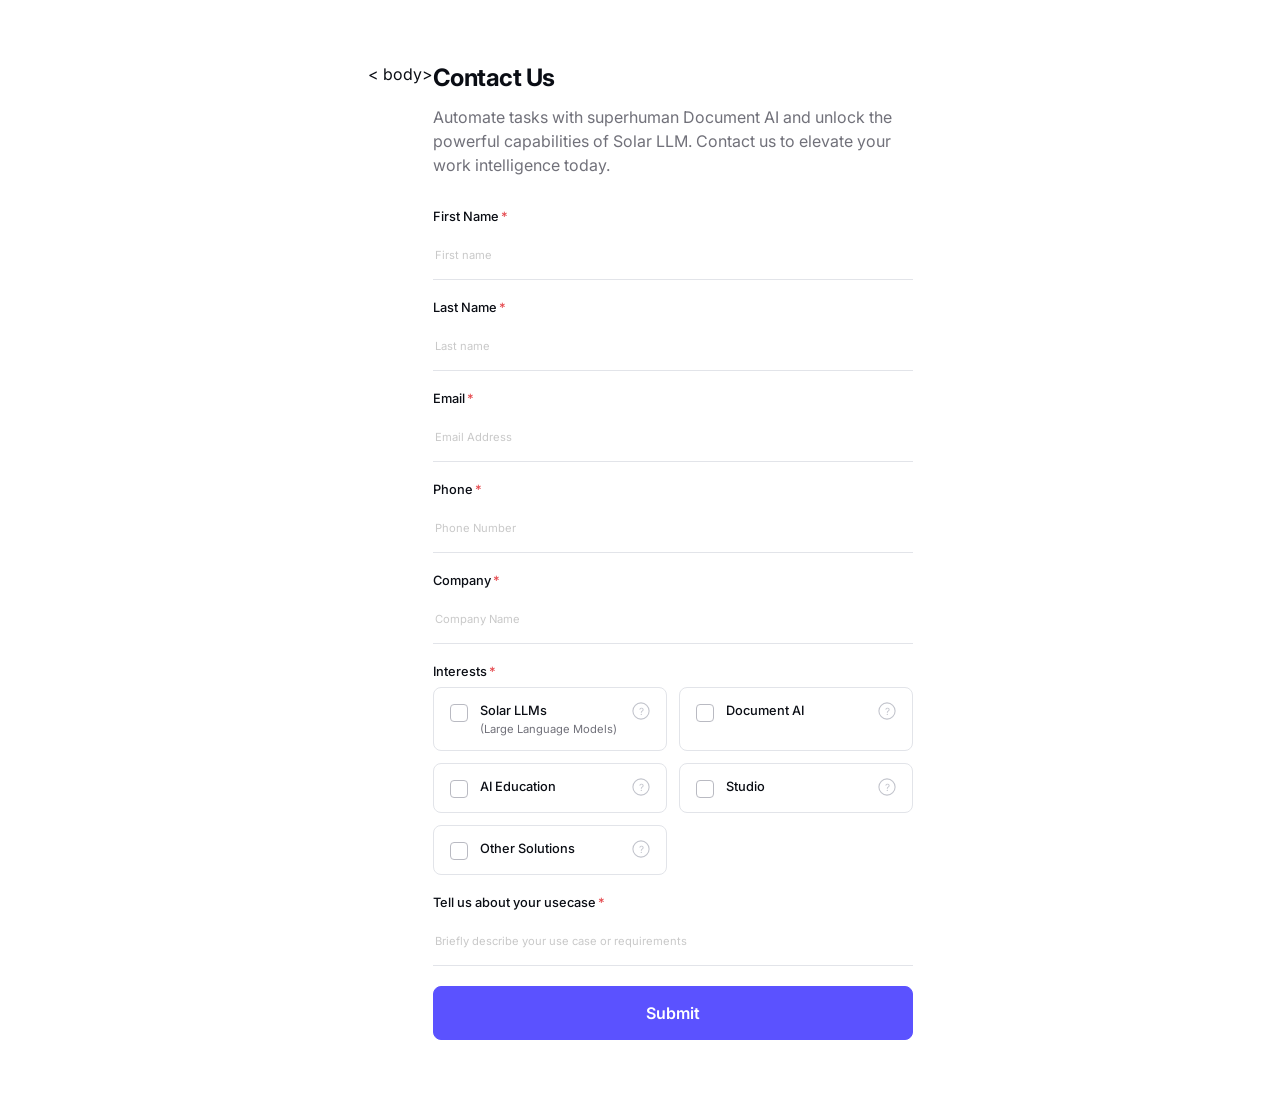
==== index.html @ 128f7380 "add vercel.json" ====
<!DOCTYPE html>
<!-- saved from url=(0046)file:///Users/isaemi/Downloads/contact-us.html -->
<html lang="ko">
  <head>
    <meta http-equiv="Content-Type" content="text/html; charset=UTF-8" />
    <meta name="viewport" content="width=device-width, initial-scale=1" />
    <script src="https://cdn.c360a.salesforce.com/beacon/c360a/4489b089-e5f0-444c-8f12-fdaca230979b/scripts/c360a.min.js?wtcp_id=1NDKa00000006naOAA"></script>
    <title>Contact Us (cdn test3)</title>
    <link rel="stylesheet" href="styles.css" />
  </head>
  <
  body>
    <div class="form-wrapper">
      <h1 class="form-heading">Contact Us</h1>
      <p class="form-subtext">
        Automate tasks with superhuman Document AI and unlock the powerful
        capabilities of Solar LLM. Contact us to elevate your work intelligence
        today.
      </p>
      <form
        action="https://test.salesforce.com/servlet/servlet.WebToLead?encoding=UTF-8&amp;orgId=00DJP000001mm3N"
        method="POST"
      >
        <input type="hidden" name="oid" value="00DJP000001mm3N" />
        <input type="hidden" name="retURL" value="https://www.upstage.ai" />
        <input type="hidden" name="00NJP00000190oG" id="utm_source" />
        <input type="hidden" name="00NJP00000190oF" id="utm_medium" />
        <input type="hidden" name="00NJP00000190oE" id="utm_campaign" />
        <input type="hidden" name="Campaign_ID" id="Campaign_ID" />

        <!-- First Name (성) -->
        <div class="field-group">
          <label class="form-label" for="first_name"
            >First Name<span class="required-mark">*</span></label
          >
          <input
            class="form-input"
            id="first_name"
            maxlength="40"
            name="first_name"
            type="text"
            placeholder="First name"
            required
          />
        </div>

        <!-- Last Name (이름) -->
        <div class="field-group">
          <label class="form-label" for="last_name"
            >Last Name<span class="required-mark">*</span></label
          >
          <input
            class="form-input"
            id="last_name"
            maxlength="80"
            name="last_name"
            type="text"
            placeholder="Last name"
            required
          />
        </div>

        <!-- Email -->
        <div class="field-group">
          <label class="form-label" for="email"
            >Email<span class="required-mark">*</span></label
          >
          <input
            class="form-input"
            id="email"
            maxlength="40"
            name="email"
            type="text"
            placeholder="Email Address"
            required
          />
        </div>

        <!-- Phone -->
        <div class="field-group">
          <label class="form-label" for="phone"
            >Phone<span class="required-mark">*</span></label
          >
          <input
            class="form-input"
            id="phone"
            maxlength="40"
            name="phone"
            type="text"
            placeholder="Phone Number"
            required
          />
        </div>

        <!-- Company -->
        <div class="field-group">
          <label class="form-label" for="company"
            >Company<span class="required-mark">*</span></label
          >
          <input
            class="form-input"
            id="company"
            maxlength="40"
            name="company"
            type="text"
            placeholder="Company Name"
            required
          />
        </div>

        <!-- Interests -->
        <div class="field-group">
          <label class="form-label"
            >Interests<span class="required-mark">*</span></label
          >
          <div class="interests-grid">
            <label class="interest-card">
              <input type="checkbox" name="interests__c" value="Solar LLMs" />
              <span class="interest-text">
                <span class="interest-title">Solar LLMs</span>
                <span class="interest-subtext">(Large Language Models)</span>
              </span>
              <svg
                class="interest-info"
                viewBox="0 0 20 20"
                fill="none"
                xmlns="http://www.w3.org/2000/svg"
              >
                <circle
                  cx="10"
                  cy="10"
                  r="9"
                  stroke="currentColor"
                  stroke-width="1.2"
                ></circle>
                <text
                  x="10"
                  y="14"
                  text-anchor="middle"
                  font-size="11"
                  fill="currentColor"
                >
                  ?
                </text>
              </svg>
            </label>

            <label class="interest-card">
              <input type="checkbox" name="interests__c" value="Document AI" />
              <span class="interest-text">
                <span class="interest-title">Document AI</span>
              </span>
              <svg
                class="interest-info"
                viewBox="0 0 20 20"
                fill="none"
                xmlns="http://www.w3.org/2000/svg"
              >
                <circle
                  cx="10"
                  cy="10"
                  r="9"
                  stroke="currentColor"
                  stroke-width="1.2"
                ></circle>
                <text
                  x="10"
                  y="14"
                  text-anchor="middle"
                  font-size="11"
                  fill="currentColor"
                >
                  ?
                </text>
              </svg>
            </label>

            <label class="interest-card">
              <input type="checkbox" name="interests__c" value="AI Education" />
              <span class="interest-text">
                <span class="interest-title">AI Education</span>
              </span>
              <svg
                class="interest-info"
                viewBox="0 0 20 20"
                fill="none"
                xmlns="http://www.w3.org/2000/svg"
              >
                <circle
                  cx="10"
                  cy="10"
                  r="9"
                  stroke="currentColor"
                  stroke-width="1.2"
                ></circle>
                <text
                  x="10"
                  y="14"
                  text-anchor="middle"
                  font-size="11"
                  fill="currentColor"
                >
                  ?
                </text>
              </svg>
            </label>

            <label class="interest-card">
              <input type="checkbox" name="interests__c" value="Studio" />
              <span class="interest-text">
                <span class="interest-title">Studio</span>
              </span>
              <svg
                class="interest-info"
                viewBox="0 0 20 20"
                fill="none"
                xmlns="http://www.w3.org/2000/svg"
              >
                <circle
                  cx="10"
                  cy="10"
                  r="9"
                  stroke="currentColor"
                  stroke-width="1.2"
                ></circle>
                <text
                  x="10"
                  y="14"
                  text-anchor="middle"
                  font-size="11"
                  fill="currentColor"
                >
                  ?
                </text>
              </svg>
            </label>

            <label class="interest-card">
              <input
                type="checkbox"
                name="interests__c"
                value="Other Solutions"
              />
              <span class="interest-text">
                <span class="interest-title">Other Solutions</span>
              </span>
              <svg
                class="interest-info"
                viewBox="0 0 20 20"
                fill="none"
                xmlns="http://www.w3.org/2000/svg"
              >
                <circle
                  cx="10"
                  cy="10"
                  r="9"
                  stroke="currentColor"
                  stroke-width="1.2"
                ></circle>
                <text
                  x="10"
                  y="14"
                  text-anchor="middle"
                  font-size="11"
                  fill="currentColor"
                >
                  ?
                </text>
              </svg>
            </label>
          </div>
        </div>

        <!-- Usecase -->
        <div class="field-group">
          <label class="form-label" for="usecase"
            >Tell us about your usecase<span class="required-mark"
              >*</span
            ></label
          >
          <input
            class="form-input"
            id="usecase"
            maxlength="255"
            name="usecase"
            type="text"
            placeholder="Briefly describe your use case or requirements"
            required
          />
        </div>
        <input class="button" type="submit" name="submit" value="Submit" />
      </form>
    </div>
    <script src="script.js"></script>
  </body>
</html>
---- styles.css ----
@import url("https://fonts.googleapis.com/css2?family=Inter:wght@400;500;600;700&display=swap");

:root {
  --colors--purple-500: #5b52ff;
  --colors--purple-600: #4d34f4;
  --colors--black: #0a0d14;
  --colors--white: #ffffff;
  --colors--grey: #71717a;
  --colors--grey-light: #fafafa;
  --colors--border: #e2e4e9;
  --radius-8px: 8px;
}

* {
  box-sizing: border-box;
}

body {
  margin: 0;
  font-family: "Inter", sans-serif;
  background-color: var(--colors--white);
  color: var(--colors--black);
  display: flex;
  justify-content: center;
  padding: 64px 20px;
}

.form-wrapper {
  width: 100%;
  max-width: 480px;
}

.form-heading {
  font-size: 1.5rem;
  font-weight: 700;
  line-height: 1.2;
  margin: 0 0 12px;
  color: var(--colors--black);
  letter-spacing: -0.02em;
}

.form-subtext {
  font-size: 1rem;
  color: var(--colors--grey);
  margin: 0 0 32px;
  line-height: 1.5;
}

.field-group {
  margin-bottom: 20px;
}

.form-label {
  display: block;
  color: var(--colors--black);
  margin-bottom: 8px;
  font-size: 0.8rem;
  font-weight: 500;
}

.form-input {
  width: 100%;
  min-height: 3rem;
  border: none;
  border-bottom: 1px solid var(--colors--border);
  font-size: 0.7rem;
  font-family: "Inter", sans-serif;
}

.form-input:focus {
  outline: none;
  border-color: var(--colors--purple-500);
}

.form-input::placeholder {
  color: #c9c9c9;
}

.button {
  width: 100%;
  margin-top: 8px;
  border: 1px solid var(--colors--purple-500);
  background-color: var(--colors--purple-500);
  color: var(--colors--white);
  text-align: center;
  border-radius: var(--radius-8px);
  justify-content: center;
  align-items: center;
  padding: 0.875rem 1.125rem;
  font-size: 1rem;
  font-family: "Inter", sans-serif;
  font-weight: 600;
  line-height: 1.5;
  cursor: pointer;
  display: flex;
  transition: background-color 0.15s ease, border-color 0.15s ease;
}

.button:hover {
  background-color: var(--colors--purple-600);
  border-color: var(--colors--purple-600);
}

/* Interests */
.interests-grid {
  display: grid;
  grid-template-columns: 1fr 1fr;
  gap: 12px;
}

@media (max-width: 520px) {
  .interests-grid {
    grid-template-columns: 1fr;
  }
}

.interest-card {
  position: relative;
  display: flex;
  align-items: flex-start;
  gap: 12px;
  border: 1px solid var(--colors--border);
  border-radius: var(--radius-8px);
  padding: 14px 16px;
  cursor: pointer;
  transition: border-color 0.15s ease, background-color 0.15s ease;
}

.interest-card:hover {
  border-color: #c7c9ff;
  background-color: #fafaff;
}

.interest-card.is-checked {
  border-color: var(--colors--purple-500);
  background-color: #f5f4ff;
}

.interest-card input[type="checkbox"] {
  appearance: none;
  -webkit-appearance: none;
  width: 18px;
  height: 18px;
  margin: 2px 0 0;
  flex-shrink: 0;
  border: 1.5px solid #b9bac2;
  border-radius: 4px;
  background-color: var(--colors--white);
  cursor: pointer;
  position: relative;
  transition: border-color 0.15s ease, background-color 0.15s ease;
}

.interest-card input[type="checkbox"]:checked {
  border-color: var(--colors--purple-500);
  background-color: var(--colors--purple-500);
}

.interest-card input[type="checkbox"]:checked::after {
  content: "";
  position: absolute;
  left: 5px;
  top: 1px;
  width: 5px;
  height: 9px;
  border: solid white;
  border-width: 0 2px 2px 0;
  transform: rotate(45deg);
}

.interest-text {
  display: flex;
  flex-direction: column;
  gap: 2px;
}

.interest-title {
  font-size: 0.8rem;
  font-weight: 500;
  color: var(--colors--black);
  line-height: 1.4;
}

.interest-subtext {
  font-size: 0.7rem;
  color: var(--colors--grey);
}

.interest-info {
  margin-left: auto;
  width: 18px;
  height: 18px;
  flex-shrink: 0;
  color: #c2c4cc;
}

.required-mark {
  color: #e5484d;
  margin-left: 2px;
}
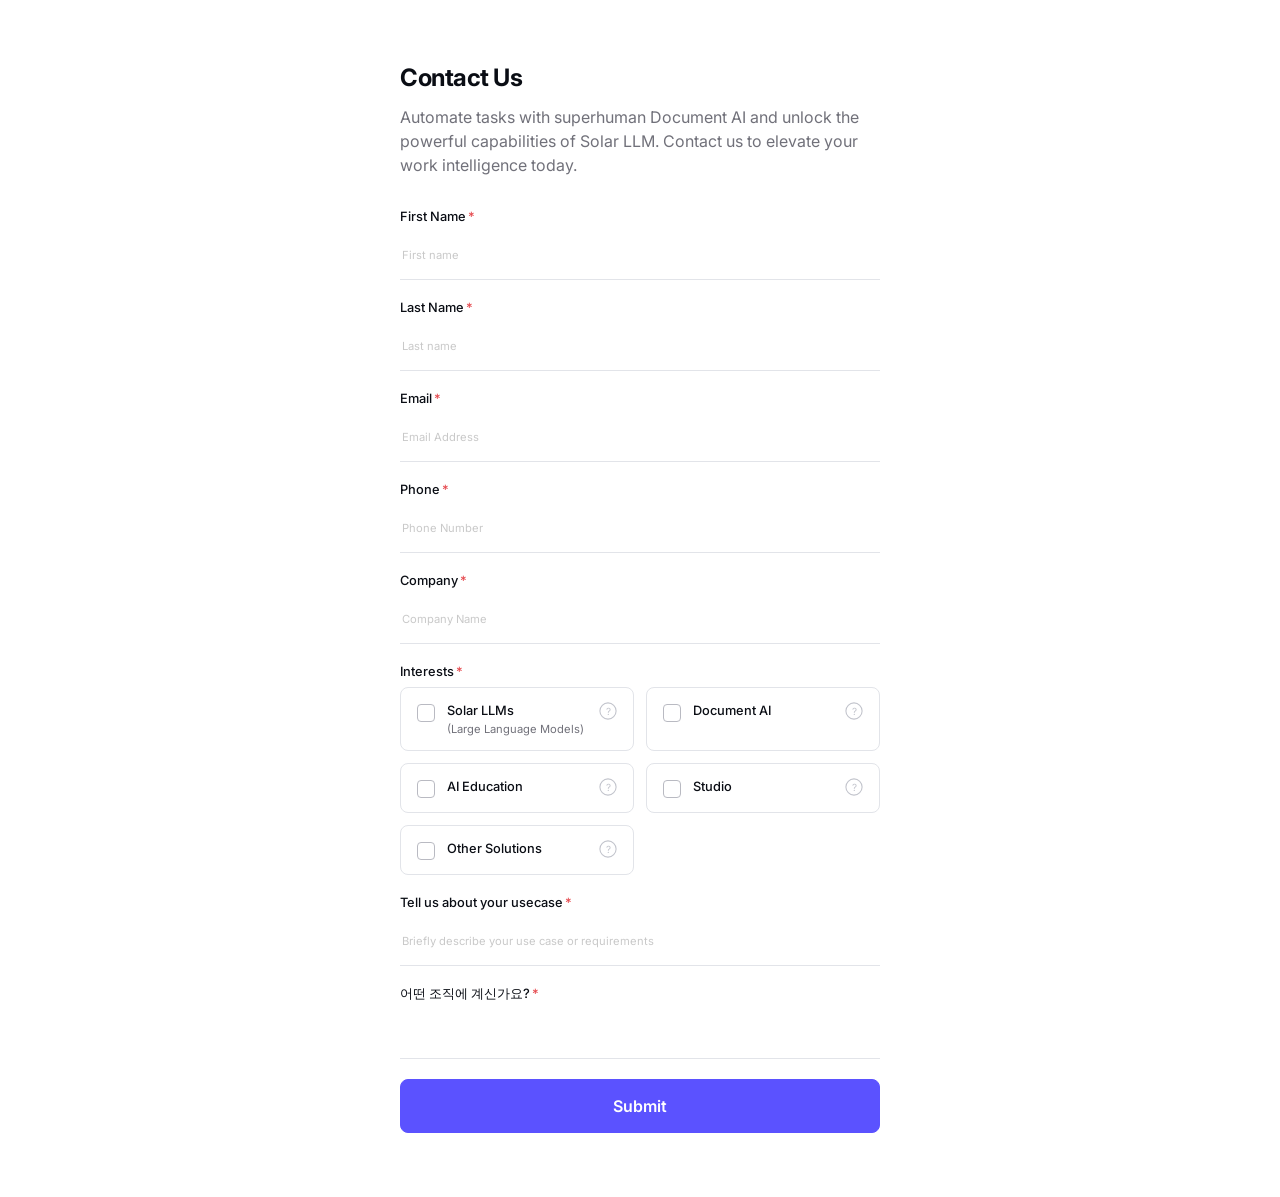
==== commit 7ce42984: "add data question" ====
--- a/index.html
+++ b/index.html
@@ -8,8 +8,7 @@
     <title>Contact Us (cdn test3)</title>
     <link rel="stylesheet" href="styles.css" />
   </head>
-  <
-  body>
+  <body>
     <div class="form-wrapper">
       <h1 class="form-heading">Contact Us</h1>
       <p class="form-subtext">
@@ -288,6 +287,19 @@
             required
           />
         </div>
+        <div class="field-group">
+          <label class="form-label" for="organizationType">
+            어떤 조직에 계신가요?<span class="required-mark">*</span>
+          </label>
+          <input
+            class="form-input"
+            data-question="어떤 조직에 계신가요?"
+            id="organizationType"
+            name="organizationType"
+            type="text"
+            required
+          />
+        </div>
         <input class="button" type="submit" name="submit" value="Submit" />
       </form>
     </div>
